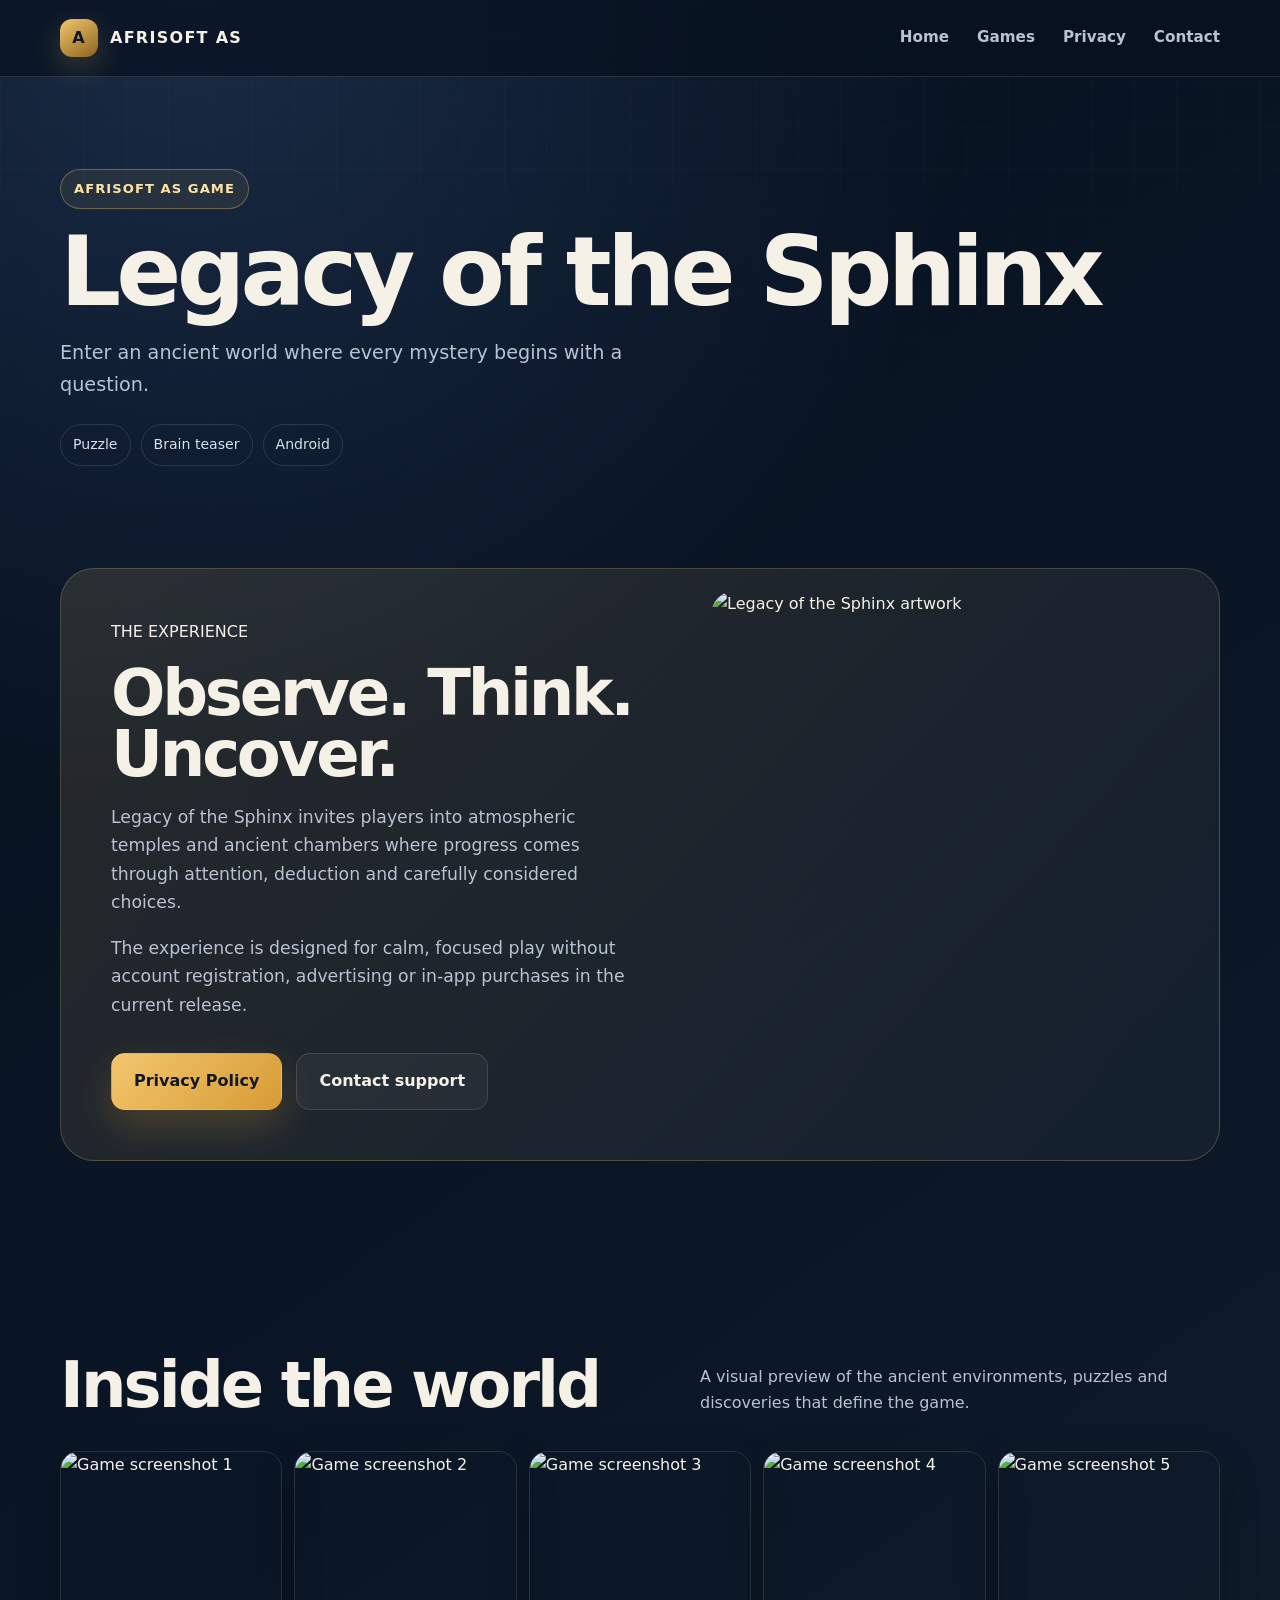
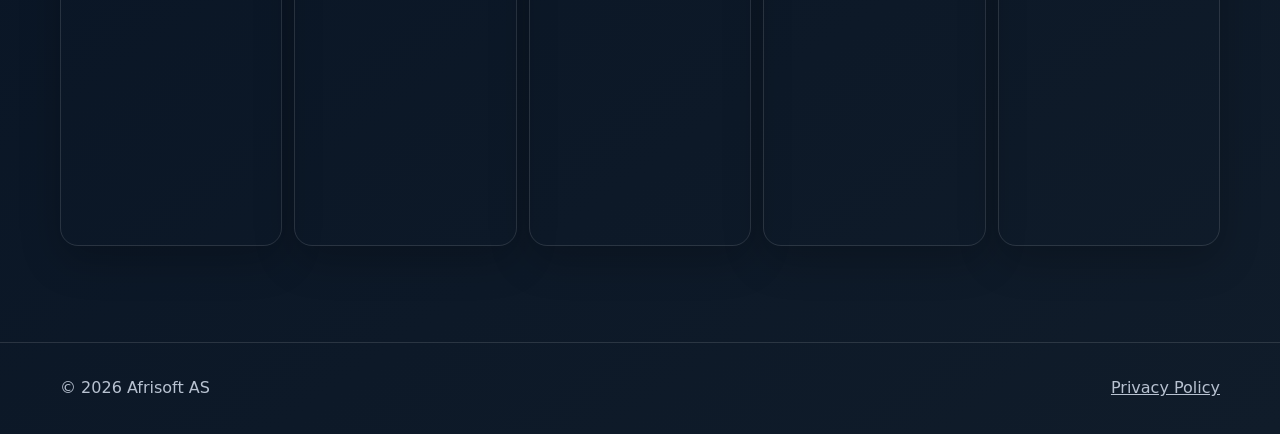
==== games.html @ 2993a2d3 "Add files via upload" ====
<!doctype html><html lang="en"><head><meta charset="utf-8"><meta name="viewport" content="width=device-width,initial-scale=1"><meta name="description" content="Legacy of the Sphinx, a mobile puzzle game by Afrisoft AS."><title>Legacy of the Sphinx — Afrisoft AS</title><link rel="stylesheet" href="styles.css"></head><body><nav class="nav"><div class="wrap navin"><a class="brand" href="index.html"><span class="brandmark">A</span>AFRISOFT AS</a><div class="links"><a href="index.html">Home</a><a href="games.html">Games</a><a href="privacy.html">Privacy</a><a href="index.html#contact">Contact</a></div></div></nav><header class="page-hero"><div class="wrap"><span class="eyebrow">Afrisoft AS game</span><h1>Legacy of the Sphinx</h1><p class="lead">Enter an ancient world where every mystery begins with a question.</p><div class="facts"><span class="pill">Puzzle</span><span class="pill">Brain teaser</span><span class="pill">Android</span></div></div></header><main><section class="section" style="padding-top:20px"><div class="wrap"><div class="game-panel"><div class="game-copy"><span class="num">THE EXPERIENCE</span><h3>Observe. Think. Uncover.</h3><p>Legacy of the Sphinx invites players into atmospheric temples and ancient chambers where progress comes through attention, deduction and carefully considered choices.</p><p>The experience is designed for calm, focused play without account registration, advertising or in-app purchases in the current release.</p><div class="actions"><a class="btn primary" href="privacy.html">Privacy Policy</a><a class="btn secondary" href="mailto:support@afrisoft.digital">Contact support</a></div></div><div class="game-image"><img src="assets/legacy-03.jpg" alt="Legacy of the Sphinx artwork"></div></div></div></section><section class="section"><div class="wrap"><div class="section-head"><h2>Inside the world</h2><p>A visual preview of the ancient environments, puzzles and discoveries that define the game.</p></div><div class="gallery"><img src="assets/legacy-01.jpg" alt="Game screenshot 1"><img src="assets/legacy-02.jpg" alt="Game screenshot 2"><img src="assets/legacy-03.jpg" alt="Game screenshot 3"><img src="assets/legacy-04.jpg" alt="Game screenshot 4"><img src="assets/legacy-05.jpg" alt="Game screenshot 5"></div></div></section></main><footer class="footer"><div class="wrap footerin"><span>© 2026 Afrisoft AS</span><span><a href="privacy.html">Privacy Policy</a></span></div></footer></body></html>
---- styles.css ----
:root{--ink:#07111f;--ink2:#0d1a2b;--panel:rgba(255,255,255,.075);--line:rgba(255,255,255,.12);--paper:#f7f2e8;--sand:#d7b36a;--gold:#f2c66d;--gold2:#b9852d;--text:#f6f1e7;--muted:#b8c2d1;--radius:24px;--shadow:0 24px 70px rgba(0,0,0,.32)}*{box-sizing:border-box}html{scroll-behavior:smooth}body{margin:0;font-family:Inter,ui-sans-serif,system-ui,-apple-system,BlinkMacSystemFont,"Segoe UI",sans-serif;background:radial-gradient(circle at 15% 0%,#192b45 0,transparent 34%),linear-gradient(145deg,#07111f 0%,#0a1626 52%,#101c2a 100%);color:var(--text);line-height:1.65}body:before{content:"";position:fixed;inset:0;pointer-events:none;background-image:linear-gradient(rgba(255,255,255,.018) 1px,transparent 1px),linear-gradient(90deg,rgba(255,255,255,.018) 1px,transparent 1px);background-size:42px 42px;mask-image:linear-gradient(to bottom,black,transparent 70%)}a{color:inherit}.wrap{width:min(1160px,calc(100% - 40px));margin:auto}.nav{position:sticky;top:0;z-index:20;background:rgba(7,17,31,.72);backdrop-filter:blur(18px);border-bottom:1px solid var(--line)}.navin{height:76px;display:flex;align-items:center;justify-content:space-between}.brand{display:flex;align-items:center;gap:12px;text-decoration:none;font-weight:800;letter-spacing:.08em}.brandmark{width:38px;height:38px;border-radius:12px;background:linear-gradient(145deg,var(--gold),#8c641e);display:grid;place-items:center;color:#111827;font-weight:900;box-shadow:0 10px 30px rgba(242,198,109,.22)}.links{display:flex;gap:28px;align-items:center}.links a{text-decoration:none;color:var(--muted);font-weight:650;font-size:.95rem}.links a:hover{color:#fff}.hero{min-height:700px;display:grid;align-items:center;padding:74px 0 92px;position:relative;overflow:hidden}.hero:after{content:"";position:absolute;right:-5%;bottom:-2%;width:620px;height:320px;background:linear-gradient(145deg,rgba(242,198,109,.25),rgba(242,198,109,.02));clip-path:polygon(50% 0,100% 100%,0 100%);filter:drop-shadow(0 0 45px rgba(242,198,109,.12));opacity:.8}.hero-grid{display:grid;grid-template-columns:1.05fr .95fr;gap:64px;align-items:center;position:relative;z-index:2}.eyebrow{display:inline-flex;gap:8px;align-items:center;border:1px solid rgba(242,198,109,.34);background:rgba(242,198,109,.08);color:#ffe3a4;padding:8px 13px;border-radius:999px;font-size:.82rem;font-weight:800;letter-spacing:.08em;text-transform:uppercase}.hero h1{font-size:clamp(3.1rem,8vw,6.7rem);line-height:.92;letter-spacing:-.055em;margin:24px 0 26px;max-width:780px}.hero h1 span{display:block;color:var(--gold)}.lead{font-size:1.2rem;color:var(--muted);max-width:650px}.actions{display:flex;gap:14px;flex-wrap:wrap;margin-top:34px}.btn{display:inline-flex;align-items:center;justify-content:center;padding:14px 22px;border-radius:14px;text-decoration:none;font-weight:800;border:1px solid transparent;transition:.2s}.btn.primary{background:linear-gradient(135deg,var(--gold),#d89b35);color:#111827;box-shadow:0 16px 38px rgba(216,155,53,.24)}.btn.secondary{border-color:var(--line);background:rgba(255,255,255,.045)}.btn:hover{transform:translateY(-2px)}.visual{position:relative}.phone{width:min(370px,90%);margin:auto;border-radius:34px;padding:10px;background:linear-gradient(145deg,#1b2a40,#03070d);box-shadow:var(--shadow);transform:rotate(4deg)}.phone img{display:block;width:100%;border-radius:26px;aspect-ratio:9/16;object-fit:cover}.float-card{position:absolute;left:-10px;bottom:44px;width:210px;padding:18px;border-radius:18px;background:rgba(8,18,31,.86);border:1px solid var(--line);backdrop-filter:blur(16px);box-shadow:var(--shadow)}.float-card strong{display:block;font-size:1.08rem}.float-card span{color:var(--muted);font-size:.9rem}.section{padding:96px 0}.section-head{display:flex;justify-content:space-between;gap:30px;align-items:end;margin-bottom:34px}.section h2{font-size:clamp(2.2rem,5vw,4rem);line-height:1;letter-spacing:-.045em;margin:0}.section-head p{max-width:520px;color:var(--muted);margin:0}.grid3{display:grid;grid-template-columns:repeat(3,1fr);gap:18px}.card{background:linear-gradient(145deg,rgba(255,255,255,.085),rgba(255,255,255,.035));border:1px solid var(--line);border-radius:var(--radius);padding:26px;box-shadow:0 12px 34px rgba(0,0,0,.16)}.card .num{color:var(--gold);font-weight:900;font-size:.86rem;letter-spacing:.12em}.card h3{font-size:1.35rem;margin:30px 0 10px}.card p{color:var(--muted);margin:0}.game-panel{display:grid;grid-template-columns:1.1fr .9fr;gap:34px;align-items:stretch;background:linear-gradient(135deg,rgba(242,198,109,.13),rgba(255,255,255,.035));border:1px solid rgba(242,198,109,.23);border-radius:34px;padding:22px;overflow:hidden}.game-copy{padding:28px}.game-copy h3{font-size:clamp(2.4rem,5vw,4.8rem);line-height:.95;letter-spacing:-.05em;margin:18px 0}.game-copy p{color:var(--muted);font-size:1.08rem}.game-image{min-height:470px;border-radius:24px;overflow:hidden}.game-image img{width:100%;height:100%;object-fit:cover;display:block}.facts{display:flex;gap:10px;flex-wrap:wrap;margin:24px 0}.pill{padding:8px 12px;border-radius:999px;border:1px solid var(--line);color:#d8e0eb;font-size:.88rem}.contact{display:grid;grid-template-columns:1fr 1fr;gap:22px}.contact .card{min-height:220px}.footer{border-top:1px solid var(--line);padding:32px 0;color:var(--muted)}.footerin{display:flex;justify-content:space-between;gap:20px;flex-wrap:wrap}.page-hero{padding:92px 0 58px}.page-hero h1{font-size:clamp(3rem,8vw,6rem);line-height:.95;letter-spacing:-.05em;margin:18px 0}.legal{max-width:880px}.legal .card{padding:38px}.legal h2{font-size:1.5rem;letter-spacing:-.02em;margin:34px 0 10px}.legal p,.legal li{color:#c7d0dd}.gallery{display:grid;grid-template-columns:repeat(5,1fr);gap:12px}.gallery img{width:100%;aspect-ratio:9/16;object-fit:cover;border-radius:18px;border:1px solid var(--line);box-shadow:0 14px 40px rgba(0,0,0,.22)}@media(max-width:900px){.hero-grid,.game-panel,.contact{grid-template-columns:1fr}.hero{min-height:auto}.visual{margin-top:20px}.grid3{grid-template-columns:1fr}.section-head{display:block}.section-head p{margin-top:14px}.gallery{grid-template-columns:repeat(2,1fr)}.links{display:none}}@media(max-width:560px){.wrap{width:min(100% - 24px,1160px)}.hero{padding-top:48px}.hero h1{font-size:3.45rem}.phone{width:78%}.float-card{left:0;bottom:20px}.gallery{grid-template-columns:1fr 1fr}.legal .card{padding:24px}}
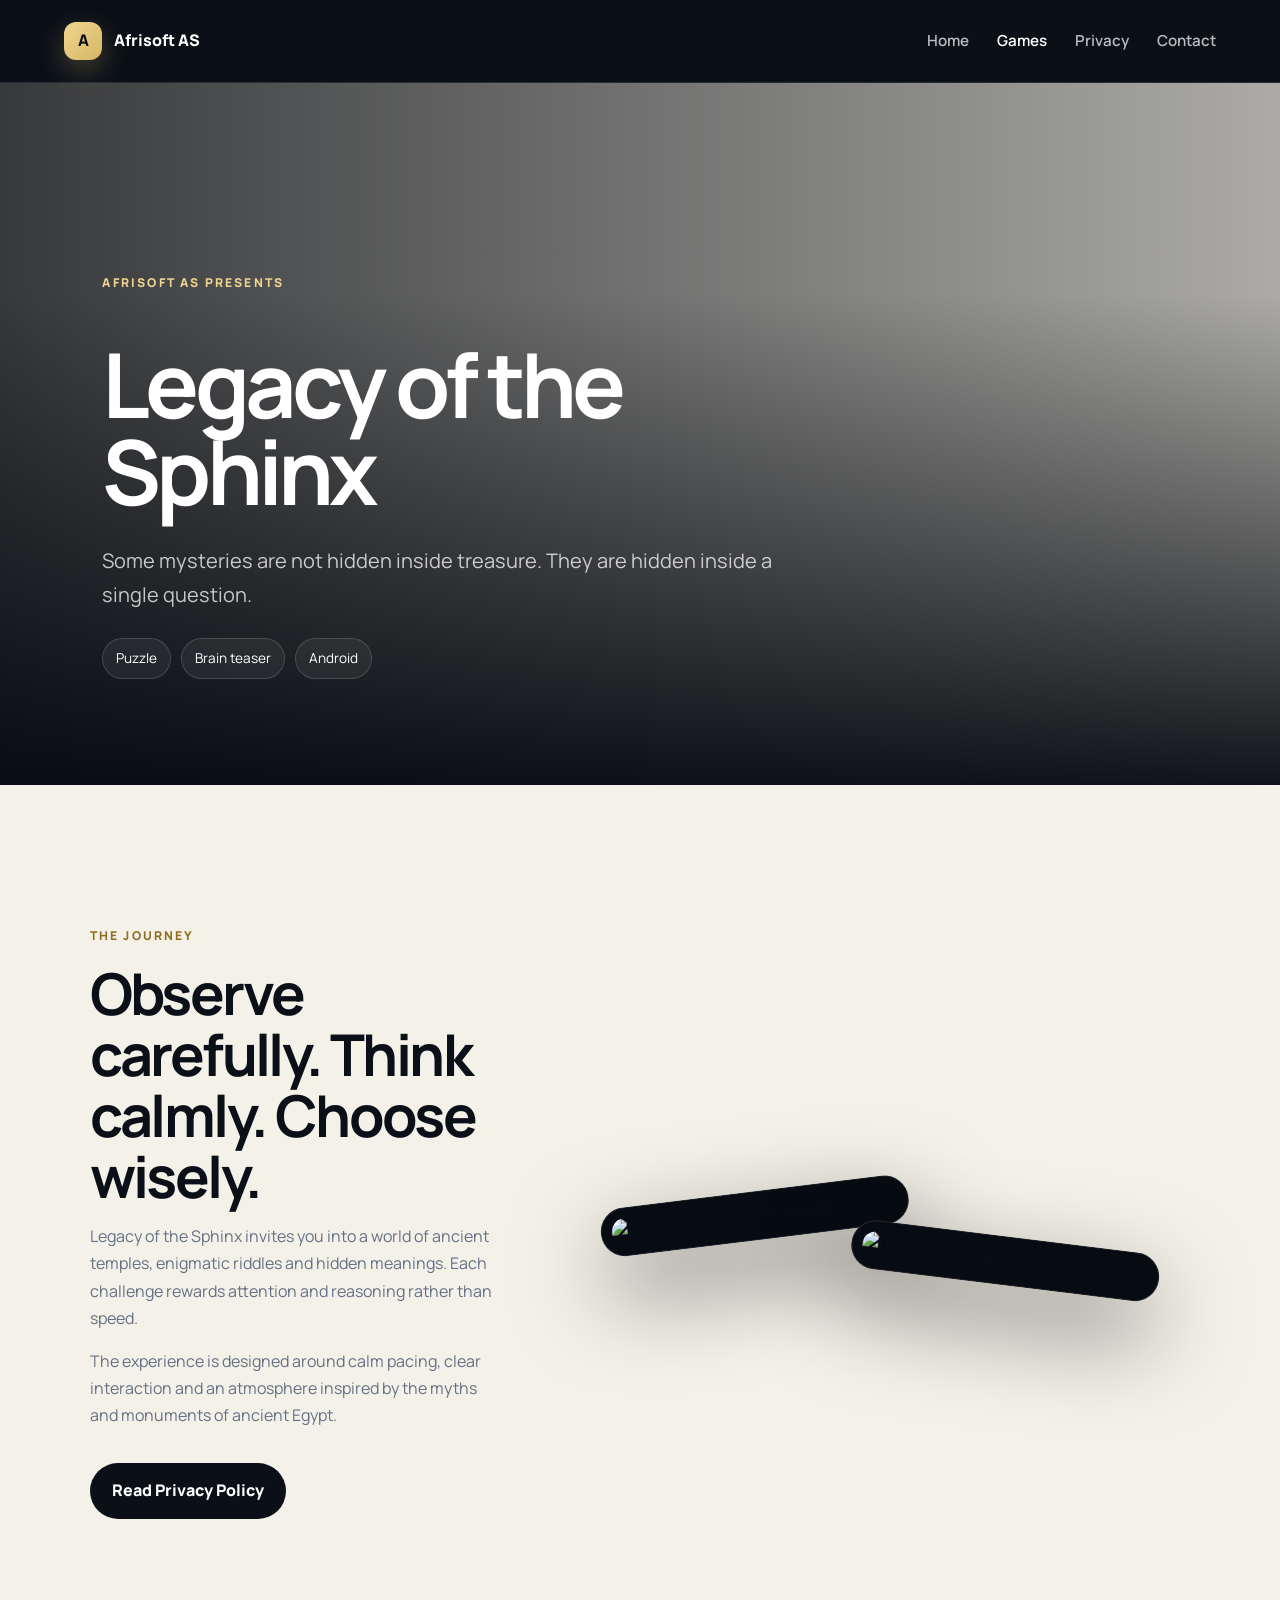
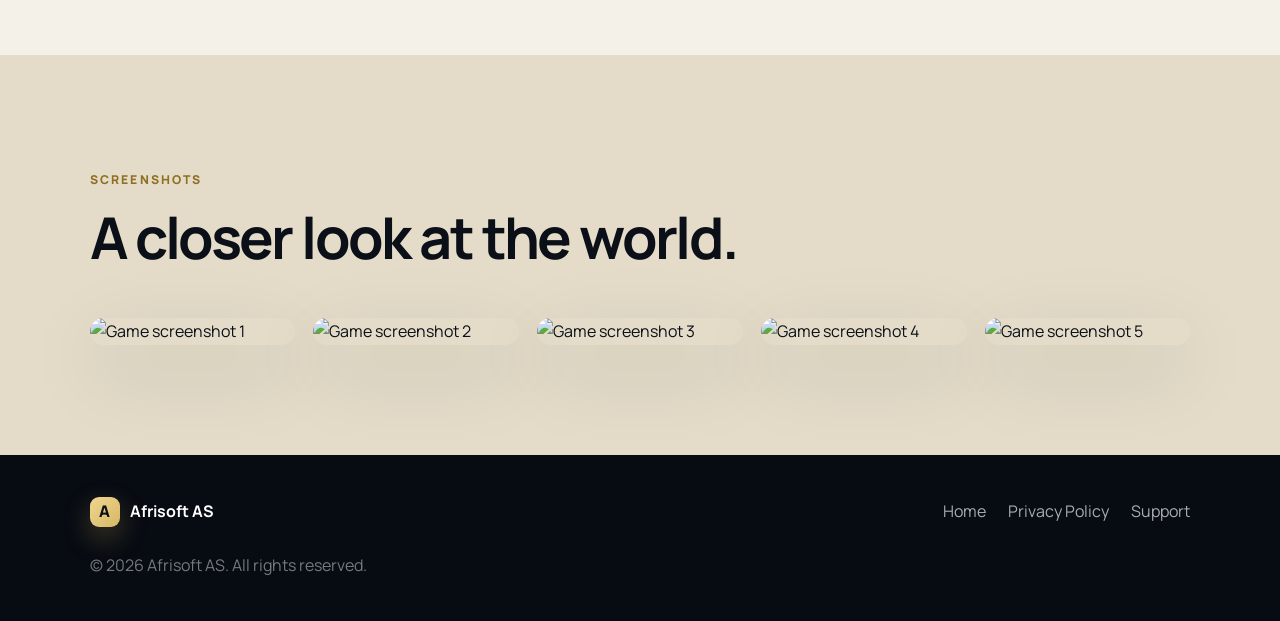
==== commit e63c1ffe: "Add files via upload" ====
--- a/games.html
+++ b/games.html
@@ -1 +1,49 @@
-<!doctype html><html lang="en"><head><meta charset="utf-8"><meta name="viewport" content="width=device-width,initial-scale=1"><meta name="description" content="Legacy of the Sphinx, a mobile puzzle game by Afrisoft AS."><title>Legacy of the Sphinx — Afrisoft AS</title><link rel="stylesheet" href="styles.css"></head><body><nav class="nav"><div class="wrap navin"><a class="brand" href="index.html"><span class="brandmark">A</span>AFRISOFT AS</a><div class="links"><a href="index.html">Home</a><a href="games.html">Games</a><a href="privacy.html">Privacy</a><a href="index.html#contact">Contact</a></div></div></nav><header class="page-hero"><div class="wrap"><span class="eyebrow">Afrisoft AS game</span><h1>Legacy of the Sphinx</h1><p class="lead">Enter an ancient world where every mystery begins with a question.</p><div class="facts"><span class="pill">Puzzle</span><span class="pill">Brain teaser</span><span class="pill">Android</span></div></div></header><main><section class="section" style="padding-top:20px"><div class="wrap"><div class="game-panel"><div class="game-copy"><span class="num">THE EXPERIENCE</span><h3>Observe. Think. Uncover.</h3><p>Legacy of the Sphinx invites players into atmospheric temples and ancient chambers where progress comes through attention, deduction and carefully considered choices.</p><p>The experience is designed for calm, focused play without account registration, advertising or in-app purchases in the current release.</p><div class="actions"><a class="btn primary" href="privacy.html">Privacy Policy</a><a class="btn secondary" href="mailto:support@afrisoft.digital">Contact support</a></div></div><div class="game-image"><img src="assets/legacy-03.jpg" alt="Legacy of the Sphinx artwork"></div></div></div></section><section class="section"><div class="wrap"><div class="section-head"><h2>Inside the world</h2><p>A visual preview of the ancient environments, puzzles and discoveries that define the game.</p></div><div class="gallery"><img src="assets/legacy-01.jpg" alt="Game screenshot 1"><img src="assets/legacy-02.jpg" alt="Game screenshot 2"><img src="assets/legacy-03.jpg" alt="Game screenshot 3"><img src="assets/legacy-04.jpg" alt="Game screenshot 4"><img src="assets/legacy-05.jpg" alt="Game screenshot 5"></div></div></section></main><footer class="footer"><div class="wrap footerin"><span>© 2026 Afrisoft AS</span><span><a href="privacy.html">Privacy Policy</a></span></div></footer></body></html>
+<!doctype html>
+<html lang="en">
+<head>
+  <meta charset="utf-8"><meta name="viewport" content="width=device-width, initial-scale=1">
+  <meta name="description" content="Legacy of the Sphinx — a puzzle game by Afrisoft AS.">
+  <meta name="theme-color" content="#090d16">
+  <title>Legacy of the Sphinx — Afrisoft AS</title>
+  <link rel="preconnect" href="https://fonts.googleapis.com"><link rel="preconnect" href="https://fonts.gstatic.com" crossorigin>
+  <link href="https://fonts.googleapis.com/css2?family=Manrope:wght@400;500;600;700;800&display=swap" rel="stylesheet">
+  <link rel="stylesheet" href="styles.css">
+</head>
+<body>
+<header class="site-header solid"><a class="brand" href="index.html"><span class="brand-mark">A</span><span>Afrisoft AS</span></a><button class="menu-toggle" aria-label="Open menu" aria-expanded="false">☰</button><nav class="nav"><a href="index.html">Home</a><a class="active" href="games.html">Games</a><a href="privacy.html">Privacy</a><a href="index.html#contact">Contact</a></nav></header>
+<main>
+  <section class="game-hero">
+    <div class="game-hero-bg"></div>
+    <div class="game-hero-content reveal">
+      <span class="eyebrow">Afrisoft AS presents</span>
+      <h1>Legacy of the Sphinx</h1>
+      <p>Some mysteries are not hidden inside treasure. They are hidden inside a single question.</p>
+      <div class="feature-tags light"><span>Puzzle</span><span>Brain teaser</span><span>Android</span></div>
+    </div>
+  </section>
+
+  <section class="section game-story">
+    <div class="story-copy reveal">
+      <span class="eyebrow dark">The journey</span>
+      <h2>Observe carefully. Think calmly. Choose wisely.</h2>
+      <p>Legacy of the Sphinx invites you into a world of ancient temples, enigmatic riddles and hidden meanings. Each challenge rewards attention and reasoning rather than speed.</p>
+      <p>The experience is designed around calm pacing, clear interaction and an atmosphere inspired by the myths and monuments of ancient Egypt.</p>
+      <a class="button button-dark" href="privacy.html">Read Privacy Policy</a>
+    </div>
+    <div class="phone-pair reveal"><div class="phone tilted-left"><img src="assets/legacy-02.jpg" alt="Legacy of the Sphinx screen"></div><div class="phone tilted-right"><img src="assets/legacy-03.jpg" alt="Legacy of the Sphinx screen"></div></div>
+  </section>
+
+  <section class="section screenshot-wall">
+    <div class="section-heading reveal"><span class="eyebrow dark">Screenshots</span><h2>A closer look at the world.</h2></div>
+    <div class="screens-grid">
+      <img class="reveal" src="assets/legacy-01.jpg" alt="Game screenshot 1">
+      <img class="reveal" src="assets/legacy-02.jpg" alt="Game screenshot 2">
+      <img class="reveal" src="assets/legacy-03.jpg" alt="Game screenshot 3">
+      <img class="reveal" src="assets/legacy-04.jpg" alt="Game screenshot 4">
+      <img class="reveal" src="assets/legacy-05.jpg" alt="Game screenshot 5">
+    </div>
+  </section>
+</main>
+<footer><div class="footer-brand"><span class="brand-mark small">A</span><strong>Afrisoft AS</strong></div><div class="footer-links"><a href="index.html">Home</a><a href="privacy.html">Privacy Policy</a><a href="mailto:support@afrisoft.digital">Support</a></div><p>© 2026 Afrisoft AS. All rights reserved.</p></footer>
+<script src="script.js"></script>
+</body></html>
--- a/styles.css
+++ b/styles.css
@@ -1 +1,4 @@
-:root{--ink:#07111f;--ink2:#0d1a2b;--panel:rgba(255,255,255,.075);--line:rgba(255,255,255,.12);--paper:#f7f2e8;--sand:#d7b36a;--gold:#f2c66d;--gold2:#b9852d;--text:#f6f1e7;--muted:#b8c2d1;--radius:24px;--shadow:0 24px 70px rgba(0,0,0,.32)}*{box-sizing:border-box}html{scroll-behavior:smooth}body{margin:0;font-family:Inter,ui-sans-serif,system-ui,-apple-system,BlinkMacSystemFont,"Segoe UI",sans-serif;background:radial-gradient(circle at 15% 0%,#192b45 0,transparent 34%),linear-gradient(145deg,#07111f 0%,#0a1626 52%,#101c2a 100%);color:var(--text);line-height:1.65}body:before{content:"";position:fixed;inset:0;pointer-events:none;background-image:linear-gradient(rgba(255,255,255,.018) 1px,transparent 1px),linear-gradient(90deg,rgba(255,255,255,.018) 1px,transparent 1px);background-size:42px 42px;mask-image:linear-gradient(to bottom,black,transparent 70%)}a{color:inherit}.wrap{width:min(1160px,calc(100% - 40px));margin:auto}.nav{position:sticky;top:0;z-index:20;background:rgba(7,17,31,.72);backdrop-filter:blur(18px);border-bottom:1px solid var(--line)}.navin{height:76px;display:flex;align-items:center;justify-content:space-between}.brand{display:flex;align-items:center;gap:12px;text-decoration:none;font-weight:800;letter-spacing:.08em}.brandmark{width:38px;height:38px;border-radius:12px;background:linear-gradient(145deg,var(--gold),#8c641e);display:grid;place-items:center;color:#111827;font-weight:900;box-shadow:0 10px 30px rgba(242,198,109,.22)}.links{display:flex;gap:28px;align-items:center}.links a{text-decoration:none;color:var(--muted);font-weight:650;font-size:.95rem}.links a:hover{color:#fff}.hero{min-height:700px;display:grid;align-items:center;padding:74px 0 92px;position:relative;overflow:hidden}.hero:after{content:"";position:absolute;right:-5%;bottom:-2%;width:620px;height:320px;background:linear-gradient(145deg,rgba(242,198,109,.25),rgba(242,198,109,.02));clip-path:polygon(50% 0,100% 100%,0 100%);filter:drop-shadow(0 0 45px rgba(242,198,109,.12));opacity:.8}.hero-grid{display:grid;grid-template-columns:1.05fr .95fr;gap:64px;align-items:center;position:relative;z-index:2}.eyebrow{display:inline-flex;gap:8px;align-items:center;border:1px solid rgba(242,198,109,.34);background:rgba(242,198,109,.08);color:#ffe3a4;padding:8px 13px;border-radius:999px;font-size:.82rem;font-weight:800;letter-spacing:.08em;text-transform:uppercase}.hero h1{font-size:clamp(3.1rem,8vw,6.7rem);line-height:.92;letter-spacing:-.055em;margin:24px 0 26px;max-width:780px}.hero h1 span{display:block;color:var(--gold)}.lead{font-size:1.2rem;color:var(--muted);max-width:650px}.actions{display:flex;gap:14px;flex-wrap:wrap;margin-top:34px}.btn{display:inline-flex;align-items:center;justify-content:center;padding:14px 22px;border-radius:14px;text-decoration:none;font-weight:800;border:1px solid transparent;transition:.2s}.btn.primary{background:linear-gradient(135deg,var(--gold),#d89b35);color:#111827;box-shadow:0 16px 38px rgba(216,155,53,.24)}.btn.secondary{border-color:var(--line);background:rgba(255,255,255,.045)}.btn:hover{transform:translateY(-2px)}.visual{position:relative}.phone{width:min(370px,90%);margin:auto;border-radius:34px;padding:10px;background:linear-gradient(145deg,#1b2a40,#03070d);box-shadow:var(--shadow);transform:rotate(4deg)}.phone img{display:block;width:100%;border-radius:26px;aspect-ratio:9/16;object-fit:cover}.float-card{position:absolute;left:-10px;bottom:44px;width:210px;padding:18px;border-radius:18px;background:rgba(8,18,31,.86);border:1px solid var(--line);backdrop-filter:blur(16px);box-shadow:var(--shadow)}.float-card strong{display:block;font-size:1.08rem}.float-card span{color:var(--muted);font-size:.9rem}.section{padding:96px 0}.section-head{display:flex;justify-content:space-between;gap:30px;align-items:end;margin-bottom:34px}.section h2{font-size:clamp(2.2rem,5vw,4rem);line-height:1;letter-spacing:-.045em;margin:0}.section-head p{max-width:520px;color:var(--muted);margin:0}.grid3{display:grid;grid-template-columns:repeat(3,1fr);gap:18px}.card{background:linear-gradient(145deg,rgba(255,255,255,.085),rgba(255,255,255,.035));border:1px solid var(--line);border-radius:var(--radius);padding:26px;box-shadow:0 12px 34px rgba(0,0,0,.16)}.card .num{color:var(--gold);font-weight:900;font-size:.86rem;letter-spacing:.12em}.card h3{font-size:1.35rem;margin:30px 0 10px}.card p{color:var(--muted);margin:0}.game-panel{display:grid;grid-template-columns:1.1fr .9fr;gap:34px;align-items:stretch;background:linear-gradient(135deg,rgba(242,198,109,.13),rgba(255,255,255,.035));border:1px solid rgba(242,198,109,.23);border-radius:34px;padding:22px;overflow:hidden}.game-copy{padding:28px}.game-copy h3{font-size:clamp(2.4rem,5vw,4.8rem);line-height:.95;letter-spacing:-.05em;margin:18px 0}.game-copy p{color:var(--muted);font-size:1.08rem}.game-image{min-height:470px;border-radius:24px;overflow:hidden}.game-image img{width:100%;height:100%;object-fit:cover;display:block}.facts{display:flex;gap:10px;flex-wrap:wrap;margin:24px 0}.pill{padding:8px 12px;border-radius:999px;border:1px solid var(--line);color:#d8e0eb;font-size:.88rem}.contact{display:grid;grid-template-columns:1fr 1fr;gap:22px}.contact .card{min-height:220px}.footer{border-top:1px solid var(--line);padding:32px 0;color:var(--muted)}.footerin{display:flex;justify-content:space-between;gap:20px;flex-wrap:wrap}.page-hero{padding:92px 0 58px}.page-hero h1{font-size:clamp(3rem,8vw,6rem);line-height:.95;letter-spacing:-.05em;margin:18px 0}.legal{max-width:880px}.legal .card{padding:38px}.legal h2{font-size:1.5rem;letter-spacing:-.02em;margin:34px 0 10px}.legal p,.legal li{color:#c7d0dd}.gallery{display:grid;grid-template-columns:repeat(5,1fr);gap:12px}.gallery img{width:100%;aspect-ratio:9/16;object-fit:cover;border-radius:18px;border:1px solid var(--line);box-shadow:0 14px 40px rgba(0,0,0,.22)}@media(max-width:900px){.hero-grid,.game-panel,.contact{grid-template-columns:1fr}.hero{min-height:auto}.visual{margin-top:20px}.grid3{grid-template-columns:1fr}.section-head{display:block}.section-head p{margin-top:14px}.gallery{grid-template-columns:repeat(2,1fr)}.links{display:none}}@media(max-width:560px){.wrap{width:min(100% - 24px,1160px)}.hero{padding-top:48px}.hero h1{font-size:3.45rem}.phone{width:78%}.float-card{left:0;bottom:20px}.gallery{grid-template-columns:1fr 1fr}.legal .card{padding:24px}}
+:root{--ink:#0a0f18;--ink-2:#111827;--paper:#f4f1e8;--paper-2:#ebe4d3;--gold:#d7b765;--gold-2:#f0d590;--muted:#667085;--white:#fff;--radius:28px;--shadow:0 24px 80px rgba(10,15,24,.14)}
+*{box-sizing:border-box}html{scroll-behavior:smooth}body{margin:0;font-family:Manrope,system-ui,sans-serif;background:var(--paper);color:var(--ink);line-height:1.7}img{max-width:100%;display:block}a{color:inherit}.site-header{position:absolute;z-index:20;top:0;left:0;right:0;display:flex;align-items:center;justify-content:space-between;padding:22px clamp(22px,5vw,72px);color:white;border-bottom:1px solid rgba(255,255,255,.12);backdrop-filter:blur(14px)}.site-header.solid{position:relative;background:var(--ink)}.brand{display:flex;align-items:center;gap:12px;text-decoration:none;font-weight:800}.brand-mark{display:grid;place-items:center;width:38px;height:38px;border-radius:12px;background:linear-gradient(135deg,var(--gold-2),var(--gold));color:var(--ink);font-weight:900;box-shadow:0 10px 28px rgba(215,183,101,.3)}.brand-mark.small{width:30px;height:30px;border-radius:9px}.nav{display:flex;gap:28px}.nav a{text-decoration:none;color:rgba(255,255,255,.72);font-weight:600;font-size:.95rem}.nav a:hover,.nav a.active{color:white}.menu-toggle{display:none;background:none;border:0;color:white;font-size:1.7rem}.hero{min-height:100vh;position:relative;display:grid;align-items:center;background:url('assets/header.jpg') center/cover no-repeat;color:white;overflow:hidden}.hero-overlay{position:absolute;inset:0;background:linear-gradient(90deg,rgba(4,7,13,.94) 0%,rgba(4,7,13,.76) 45%,rgba(4,7,13,.22) 100%),linear-gradient(0deg,rgba(4,7,13,.68),transparent 45%)}.hero-content{position:relative;z-index:2;max-width:820px;padding:150px clamp(24px,8vw,120px) 90px}.eyebrow{display:inline-block;text-transform:uppercase;letter-spacing:.18em;font-size:.76rem;font-weight:800;color:var(--gold-2)}.eyebrow.dark{color:#8f6f22}.hero h1,.game-hero h1{font-size:clamp(3.1rem,7vw,7rem);line-height:.98;letter-spacing:-.055em;margin:.5em 0 .32em}.hero p{max-width:680px;font-size:clamp(1.05rem,1.8vw,1.32rem);color:rgba(255,255,255,.75)}.hero-actions{display:flex;gap:14px;flex-wrap:wrap;margin-top:34px}.button{display:inline-flex;align-items:center;justify-content:center;padding:14px 22px;border-radius:999px;text-decoration:none;font-weight:800}.button-primary{background:var(--gold);color:var(--ink)}.button-ghost{border:1px solid rgba(255,255,255,.28);color:white;background:rgba(255,255,255,.05)}.button-dark{background:var(--ink);color:white;margin-top:18px}.hero-scroll{position:absolute;right:44px;bottom:40px;z-index:2;color:rgba(255,255,255,.6);font-size:.8rem;letter-spacing:.12em;text-transform:uppercase}.section{padding:110px clamp(22px,7vw,100px)}.section-heading{max-width:760px;margin-bottom:50px}.section h2{font-size:clamp(2.2rem,4.5vw,4.4rem);line-height:1.06;letter-spacing:-.045em;margin:.25em 0}.intro{background:linear-gradient(180deg,var(--paper),#eee8d9)}.intro-grid{display:grid;grid-template-columns:repeat(3,1fr);gap:22px}.glass-card{background:rgba(255,255,255,.58);border:1px solid rgba(255,255,255,.8);backdrop-filter:blur(20px);border-radius:var(--radius);padding:34px;box-shadow:var(--shadow)}.card-index{font-weight:800;color:#9b7d34}.glass-card h3{font-size:1.35rem;margin:34px 0 10px}.glass-card p{color:var(--muted)}.game-feature{display:grid;grid-template-columns:1fr 1fr;gap:70px;align-items:center;background:var(--ink);color:white}.game-copy p{color:rgba(255,255,255,.66);max-width:600px}.game-copy .lead{font-size:1.35rem;color:white}.feature-tags{display:flex;gap:10px;flex-wrap:wrap;margin:26px 0}.feature-tags span{border:1px solid rgba(255,255,255,.15);background:rgba(255,255,255,.06);padding:8px 13px;border-radius:999px;font-size:.85rem}.feature-tags:not(.light) span{border-color:rgba(255,255,255,.15)}.text-link{display:inline-flex;gap:8px;text-decoration:none;color:var(--gold-2);font-weight:800}.phone-stage{position:relative;display:grid;place-items:center;min-height:620px}.phone{position:relative;z-index:2;width:min(310px,70vw);padding:10px;border-radius:42px;background:#070b12;box-shadow:0 35px 90px rgba(0,0,0,.5);border:1px solid rgba(255,255,255,.12)}.phone img{border-radius:33px}.orb{position:absolute;border-radius:50%;filter:blur(8px)}.orb-one{width:270px;height:270px;background:rgba(215,183,101,.2);top:10%;left:8%}.orb-two{width:190px;height:190px;background:rgba(83,119,185,.18);bottom:10%;right:8%}.gallery-section{background:#ddd3bd}.gallery{display:grid;grid-template-columns:repeat(3,1fr);gap:22px}.gallery img,.screens-grid img{border-radius:26px;box-shadow:var(--shadow)}.contact-panel{margin:80px clamp(22px,7vw,100px);padding:70px;border-radius:36px;background:linear-gradient(135deg,#121926,#090d16);color:white;display:grid;grid-template-columns:1.2fr .8fr;gap:40px}.contact-panel p{color:rgba(255,255,255,.68)}.contact-details a{color:var(--gold-2);font-weight:800}.game-hero{min-height:78vh;display:grid;align-items:end;position:relative;background:url('assets/header.jpg') center/cover no-repeat;color:white}.game-hero-bg{position:absolute;inset:0;background:linear-gradient(0deg,rgba(5,8,14,.95),rgba(5,8,14,.3) 70%),linear-gradient(90deg,rgba(5,8,14,.7),transparent)}.game-hero-content{position:relative;padding:160px clamp(22px,8vw,120px) 80px;max-width:900px}.game-hero p{font-size:1.25rem;color:rgba(255,255,255,.75)}.game-story{display:grid;grid-template-columns:1fr 1fr;gap:70px;align-items:center}.story-copy p{color:var(--muted)}.phone-pair{display:flex;justify-content:center;align-items:center;min-height:650px}.tilted-left{transform:rotate(-7deg) translateX(30px)}.tilted-right{transform:rotate(7deg) translateX(-30px);margin-top:90px}.screenshot-wall{background:#e4dcc9}.screens-grid{display:grid;grid-template-columns:repeat(5,1fr);gap:18px}.legal-page{background:linear-gradient(180deg,#121926 0,#121926 480px,var(--paper) 480px)}.legal-hero{max-width:980px;margin:auto;padding:110px 24px 70px;color:white}.legal-hero h1{font-size:clamp(3rem,6vw,6rem);line-height:1;margin:.25em 0}.legal-hero p{font-size:1.25rem;color:rgba(255,255,255,.72)}.updated{display:inline-block;margin-top:18px;color:var(--gold-2);font-size:.9rem}.legal-card{max-width:980px;margin:0 auto 100px;background:white;border-radius:32px;padding:clamp(28px,6vw,70px);box-shadow:var(--shadow)}.legal-card h2{font-size:1.5rem;margin-top:2.2em}.legal-card p{color:#4b5563}.legal-card a{color:#8a6819;font-weight:700}footer{background:#070b12;color:white;padding:42px clamp(22px,7vw,100px);display:grid;grid-template-columns:1fr auto;gap:25px;align-items:center}footer p{grid-column:1/-1;color:rgba(255,255,255,.45);margin:0}.footer-brand{display:flex;align-items:center;gap:10px}.footer-links{display:flex;gap:22px}.footer-links a{text-decoration:none;color:rgba(255,255,255,.66)}.reveal{opacity:0;transform:translateY(28px);transition:opacity .8s ease,transform .8s ease}.reveal.visible{opacity:1;transform:none}
+@media(max-width:900px){.menu-toggle{display:block}.nav{position:absolute;top:82px;left:20px;right:20px;display:none;flex-direction:column;gap:14px;background:#0d1420;padding:22px;border-radius:20px;box-shadow:var(--shadow)}.nav.open{display:flex}.intro-grid,.game-feature,.game-story,.contact-panel{grid-template-columns:1fr}.gallery{grid-template-columns:1fr 1fr}.screens-grid{grid-template-columns:repeat(2,1fr)}.phone-stage{min-height:520px}.contact-panel{margin:40px 20px;padding:38px 28px}.hero-scroll{display:none}.phone-pair{min-height:540px}.screens-grid img:last-child{grid-column:1/-1;max-width:50%;justify-self:center}}
+@media(max-width:560px){.hero h1,.game-hero h1{font-size:3.25rem}.section{padding:78px 20px}.gallery{grid-template-columns:1fr}.screens-grid{grid-template-columns:1fr 1fr}.phone-pair{gap:0;min-height:460px}.phone-pair .phone{width:210px}.tilted-left{transform:rotate(-5deg) translateX(25px)}.tilted-right{transform:rotate(5deg) translateX(-25px);margin-top:70px}footer{grid-template-columns:1fr}.footer-links{flex-wrap:wrap}.legal-hero{padding-top:80px}}
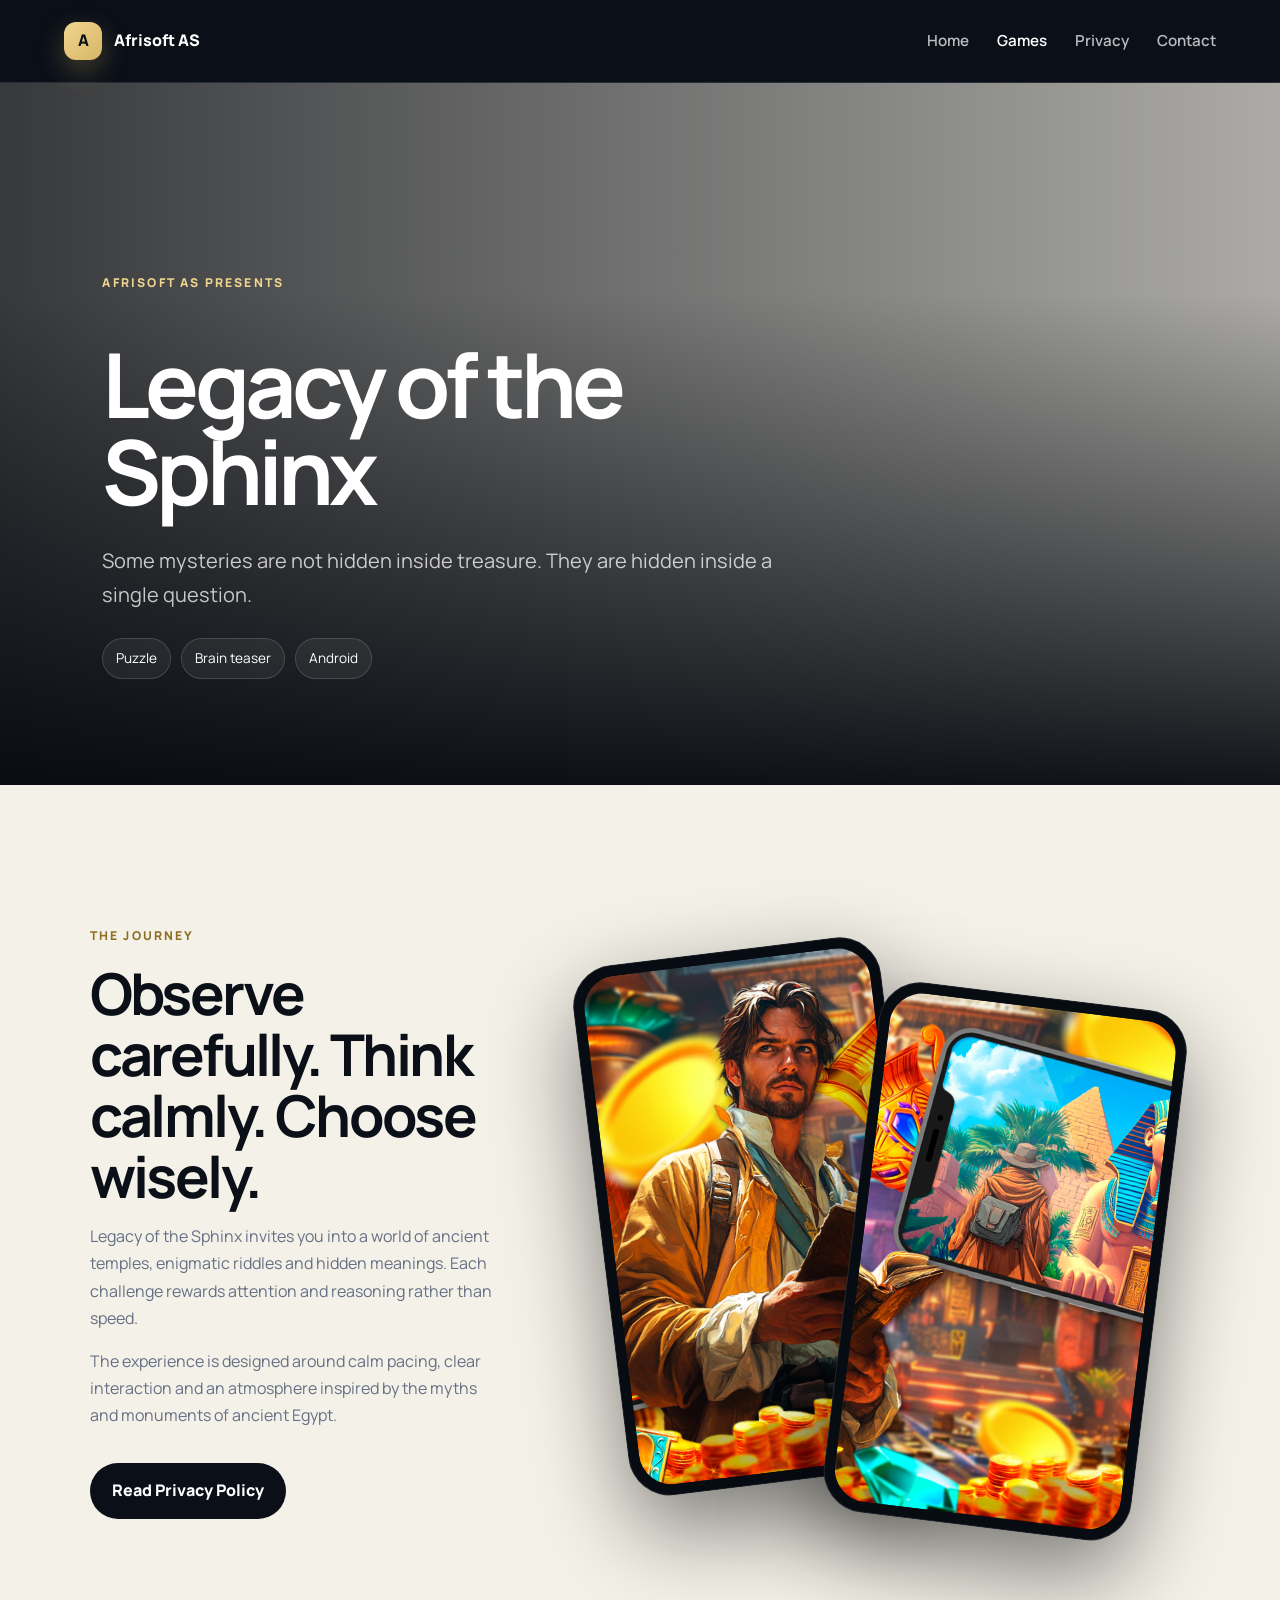
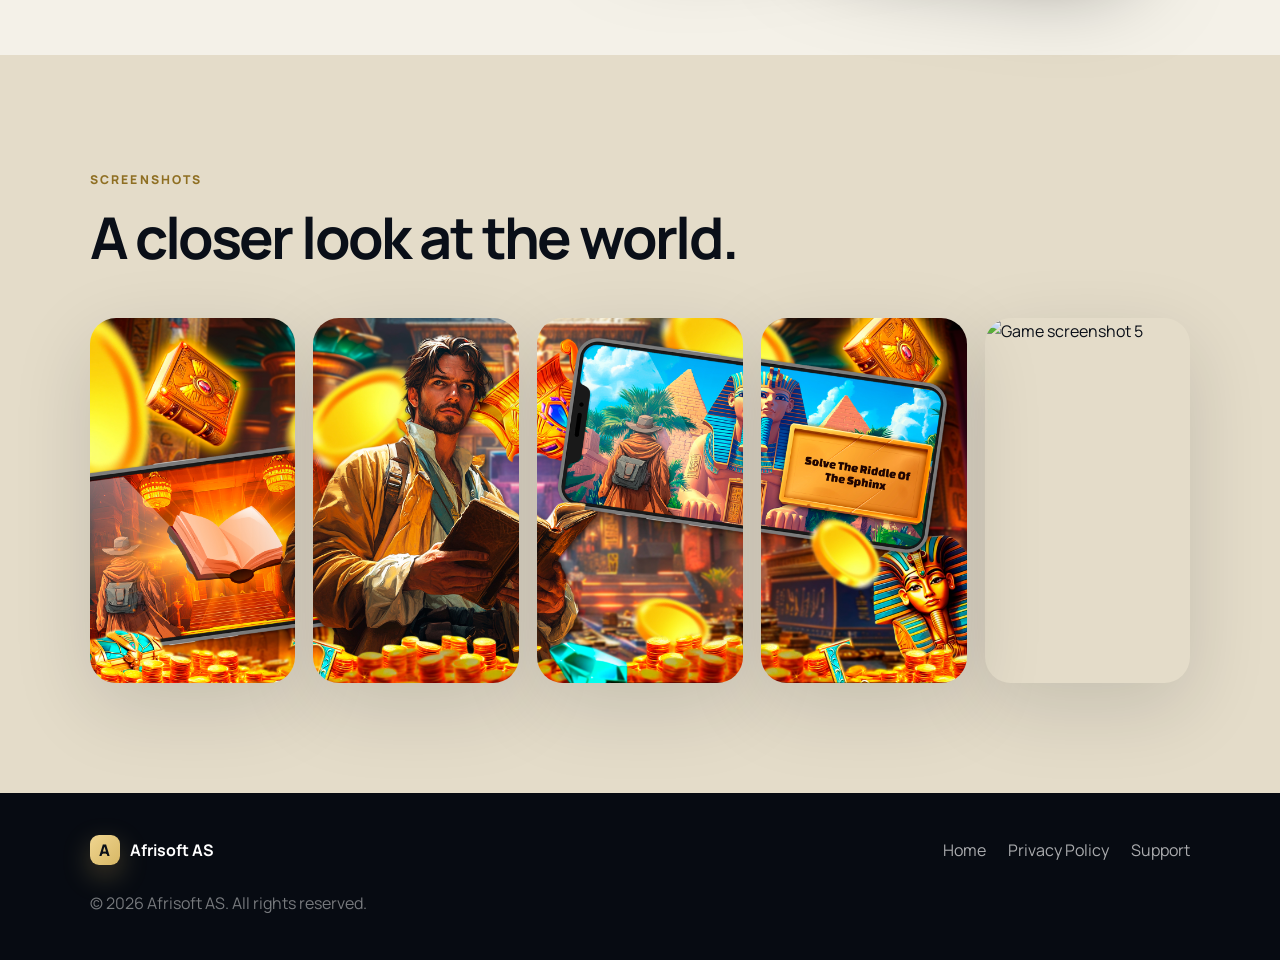
==== commit 1a12778c: "Update games.html" ====
--- a/games.html
+++ b/games.html
@@ -30,17 +30,17 @@
       <p>The experience is designed around calm pacing, clear interaction and an atmosphere inspired by the myths and monuments of ancient Egypt.</p>
       <a class="button button-dark" href="privacy.html">Read Privacy Policy</a>
     </div>
-    <div class="phone-pair reveal"><div class="phone tilted-left"><img src="assets/legacy-02.jpg" alt="Legacy of the Sphinx screen"></div><div class="phone tilted-right"><img src="assets/legacy-03.jpg" alt="Legacy of the Sphinx screen"></div></div>
+    <div class="phone-pair reveal"><div class="phone tilted-left"><img src="assets/2.jpg" alt="Legacy of the Sphinx screen"></div><div class="phone tilted-right"><img src="assets/3.jpg" alt="Legacy of the Sphinx screen"></div></div>
   </section>
-
+  
   <section class="section screenshot-wall">
     <div class="section-heading reveal"><span class="eyebrow dark">Screenshots</span><h2>A closer look at the world.</h2></div>
     <div class="screens-grid">
-      <img class="reveal" src="assets/legacy-01.jpg" alt="Game screenshot 1">
-      <img class="reveal" src="assets/legacy-02.jpg" alt="Game screenshot 2">
-      <img class="reveal" src="assets/legacy-03.jpg" alt="Game screenshot 3">
-      <img class="reveal" src="assets/legacy-04.jpg" alt="Game screenshot 4">
-      <img class="reveal" src="assets/legacy-05.jpg" alt="Game screenshot 5">
+      <img class="reveal" src="assets/1.jpg" alt="Game screenshot 1">
+      <img class="reveal" src="assets/2.jpg" alt="Game screenshot 2">
+      <img class="reveal" src="assets/3.jpg" alt="Game screenshot 3">
+      <img class="reveal" src="assets/4.jpg" alt="Game screenshot 4">
+      <img class="reveal" src="assets/5.jpg" alt="Game screenshot 5">
     </div>
   </section>
 </main>
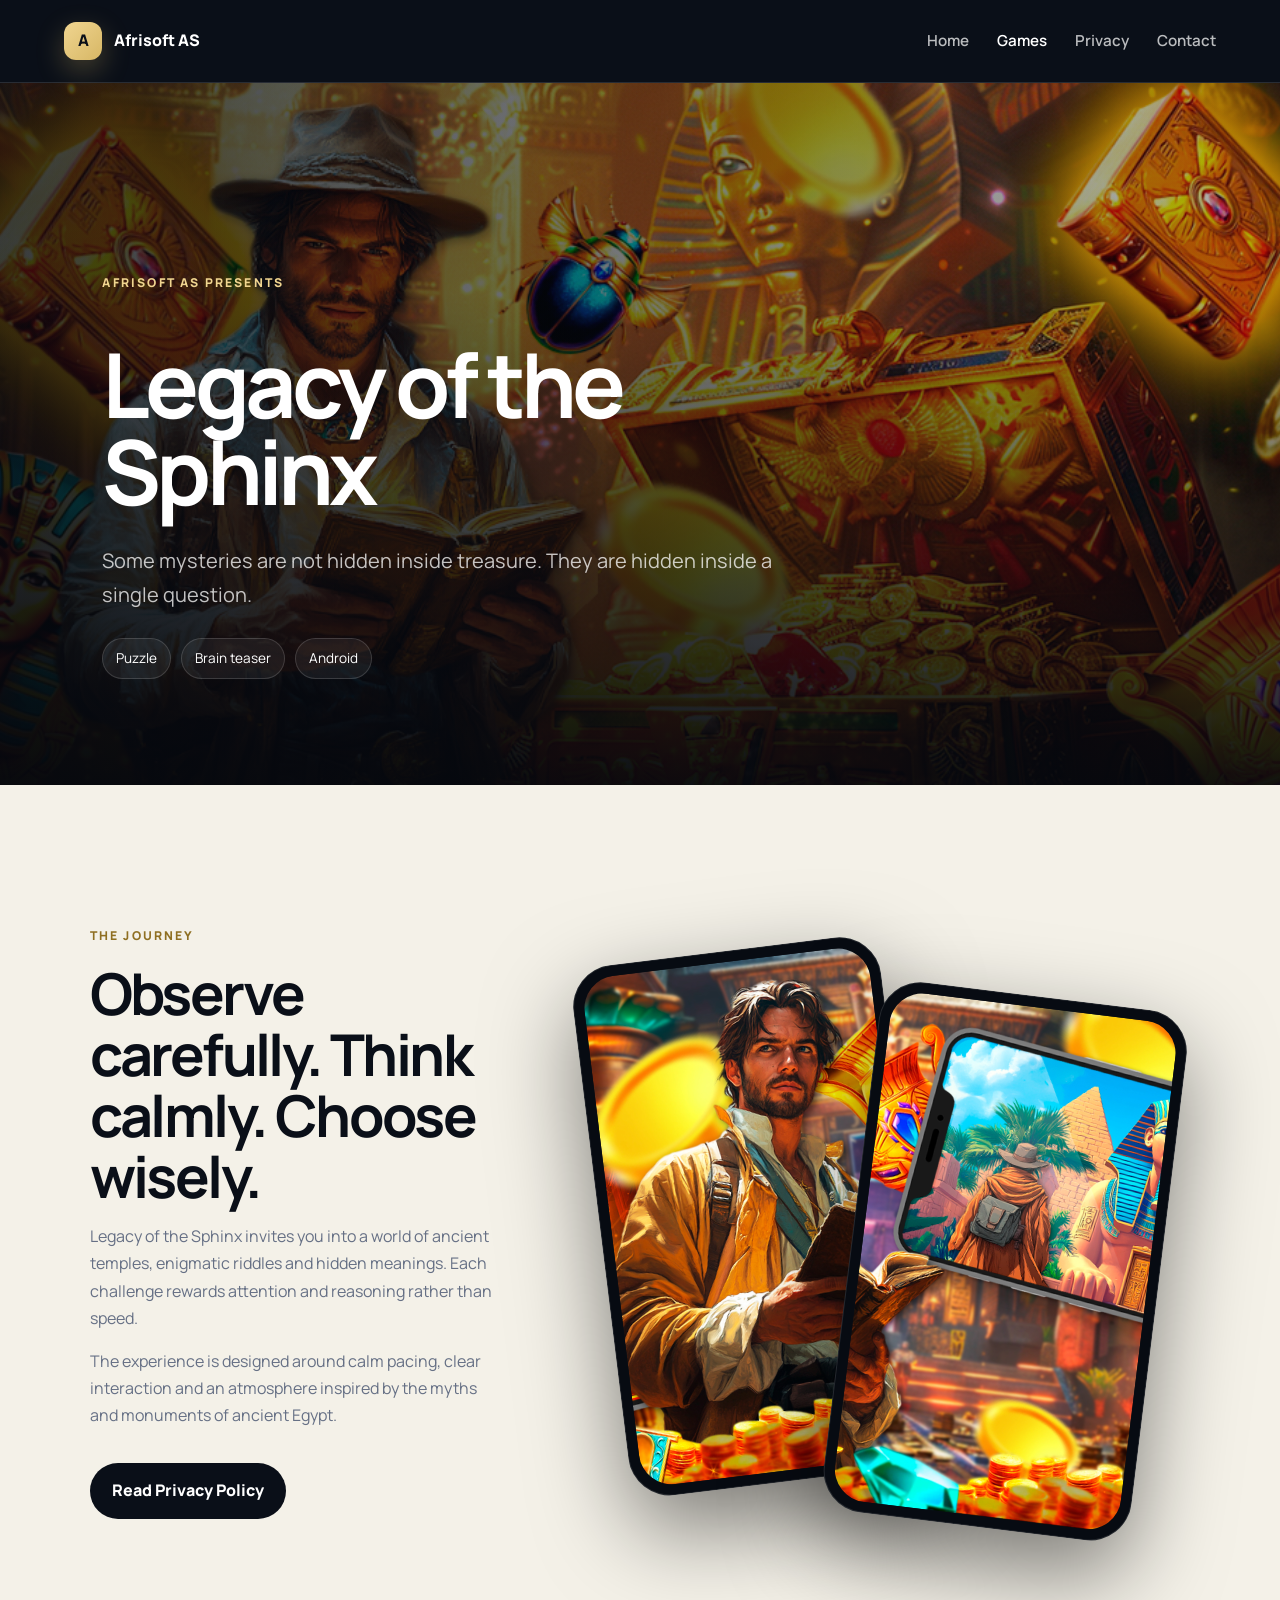
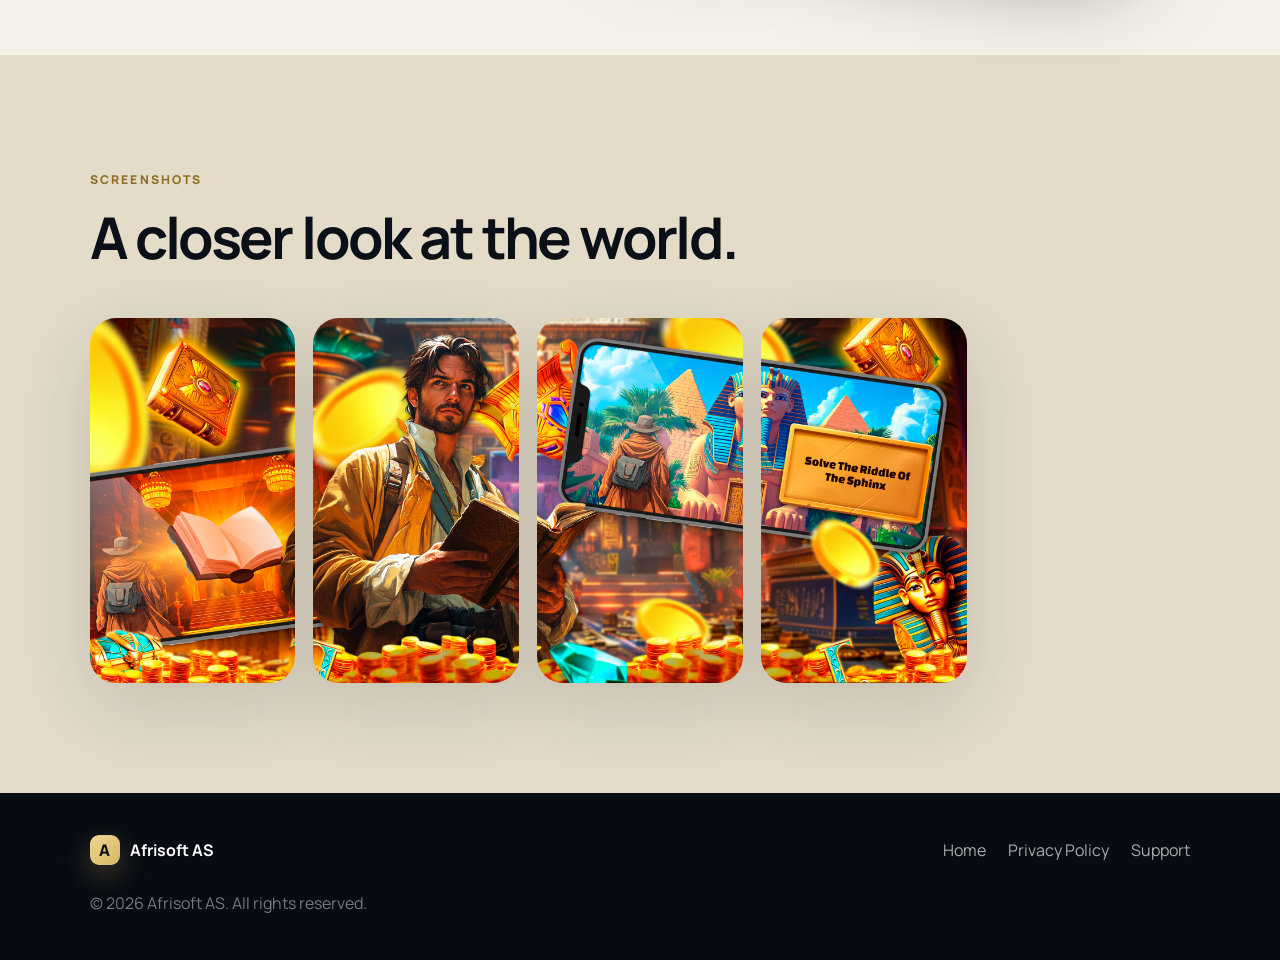
==== commit 6bb6a741: "Update games.html" ====
--- a/games.html
+++ b/games.html
@@ -40,7 +40,6 @@
       <img class="reveal" src="assets/2.jpg" alt="Game screenshot 2">
       <img class="reveal" src="assets/3.jpg" alt="Game screenshot 3">
       <img class="reveal" src="assets/4.jpg" alt="Game screenshot 4">
-      <img class="reveal" src="assets/5.jpg" alt="Game screenshot 5">
     </div>
   </section>
 </main>
